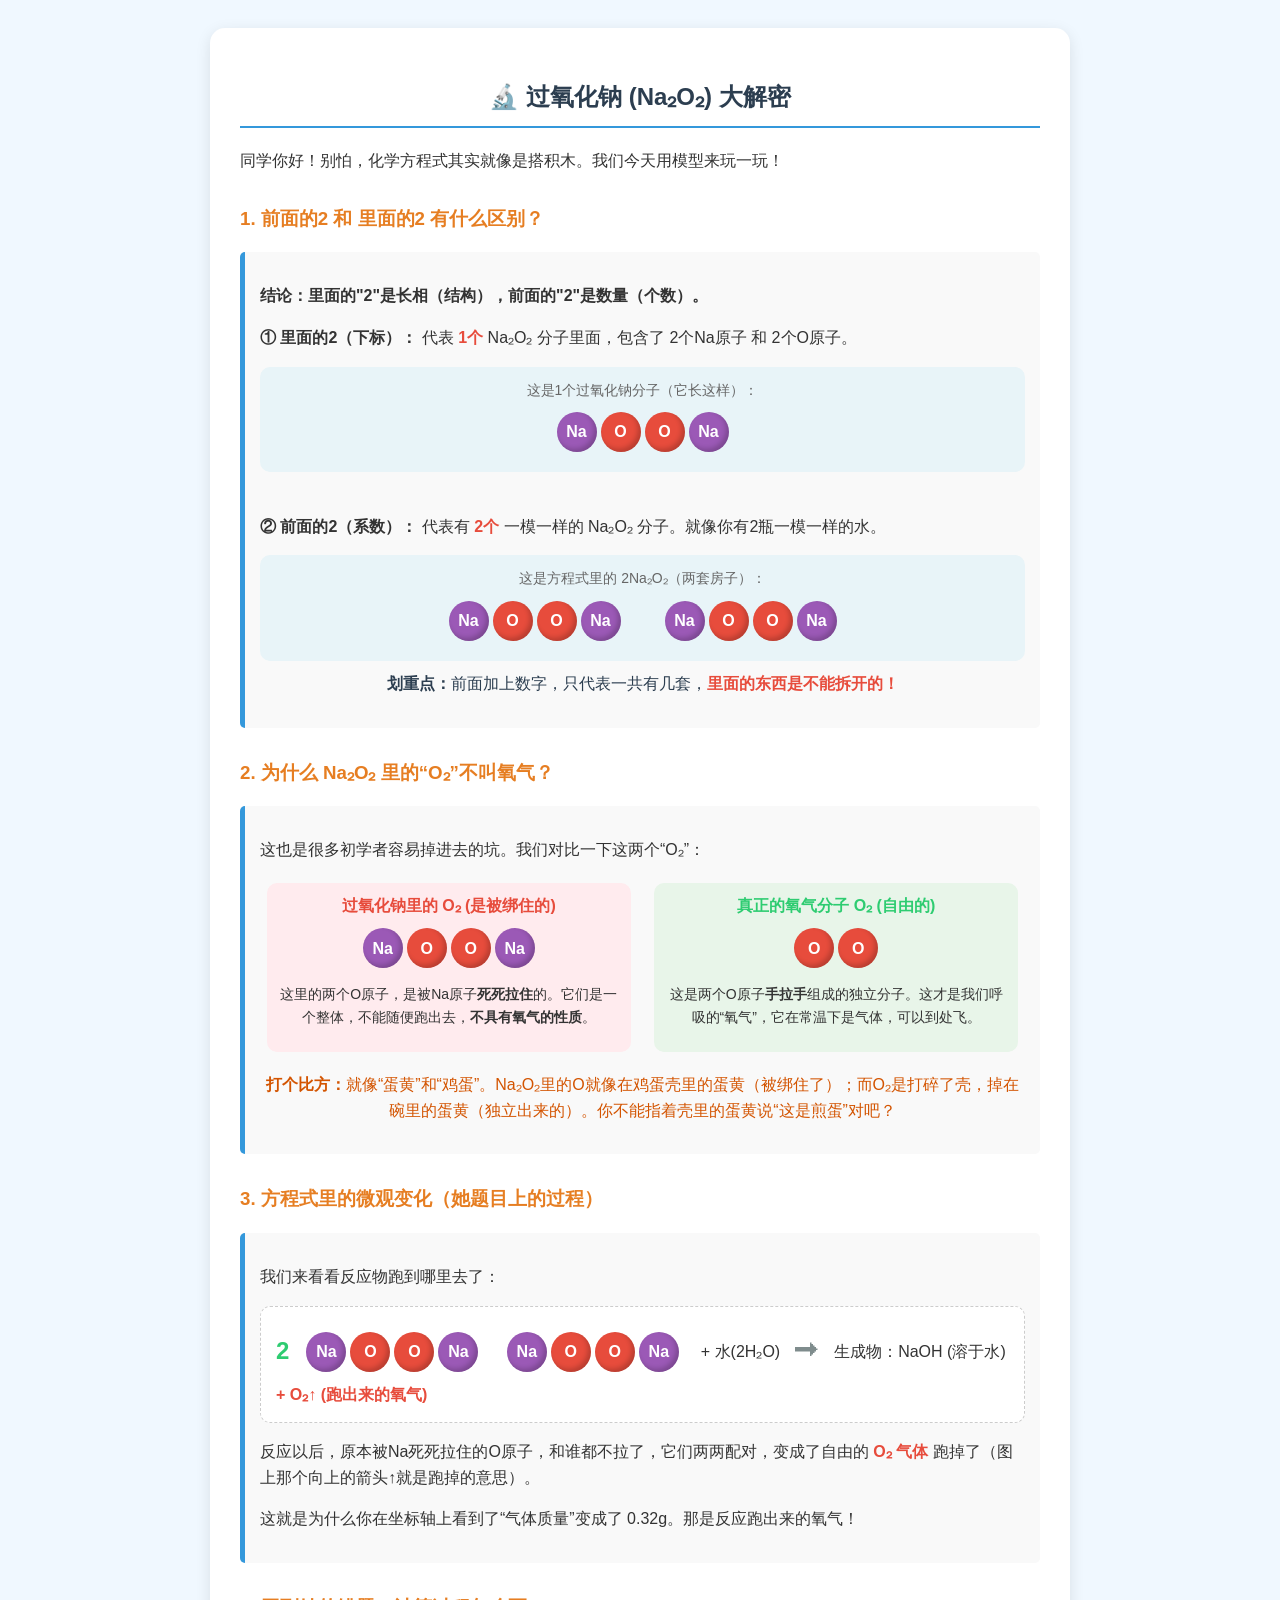
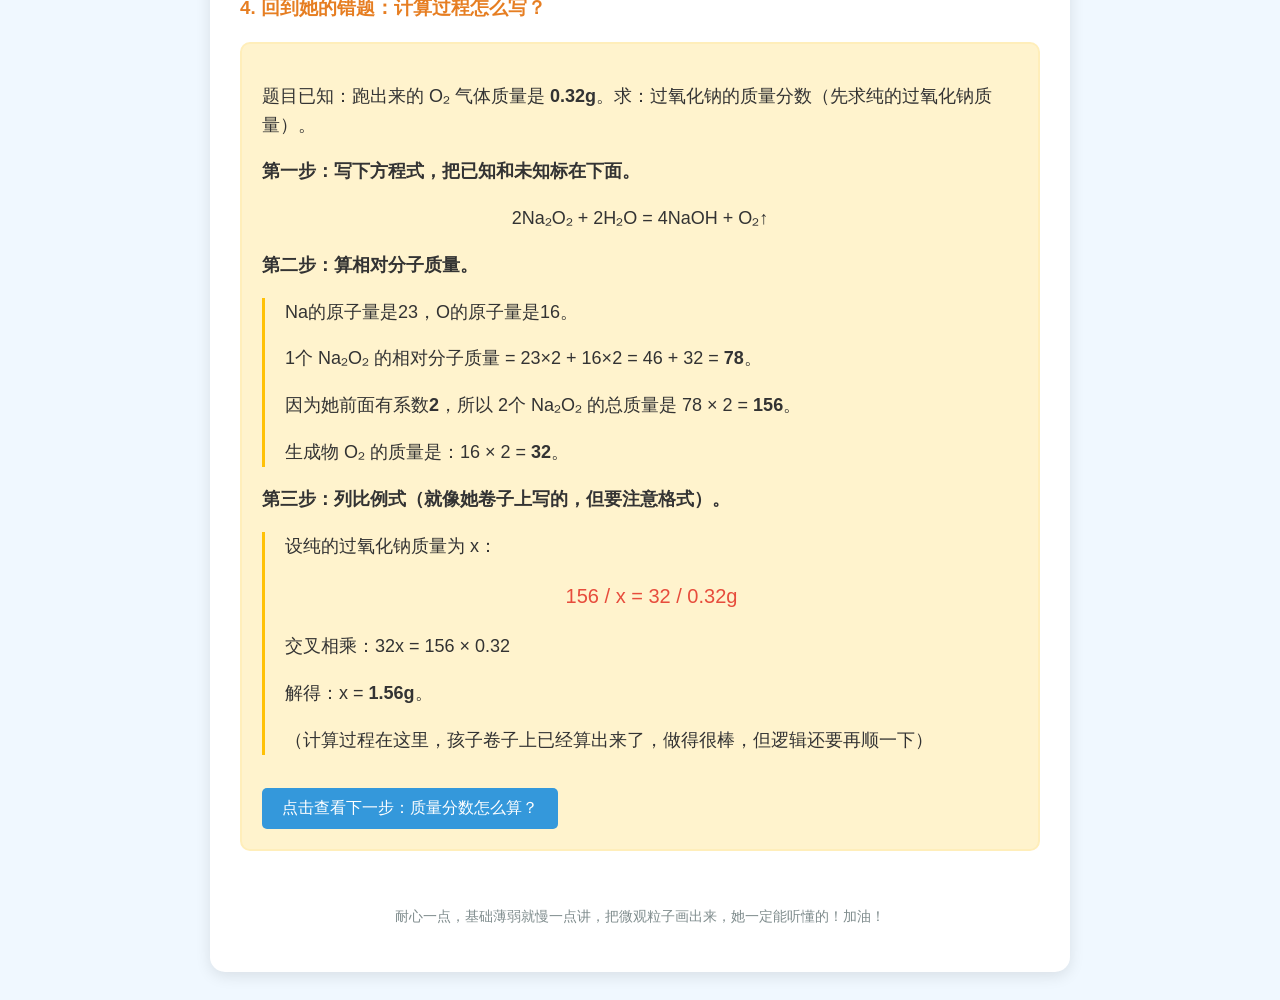
==== index.html @ aa11f1a8 "化学方程式大解密：Na2O2 微观模型讲解页" ====
<!DOCTYPE html>
<html lang="zh-CN">
<head>
    <meta charset="UTF-8">
    <meta name="viewport" content="width=device-width, initial-scale=1.0">
    <title>化学方程式大解密</title>
    <style>
        body {
            font-family: 'Microsoft YaHei', 'PingFang SC', sans-serif;
            background-color: #f0f8ff;
            color: #333;
            padding: 20px;
            line-height: 1.6;
        }
        .container {
            max-width: 800px;
            margin: 0 auto;
            background: white;
            padding: 30px;
            border-radius: 15px;
            box-shadow: 0 4px 15px rgba(0,0,0,0.1);
        }
        h2 {
            color: #2c3e50;
            text-align: center;
            border-bottom: 2px solid #3498db;
            padding-bottom: 10px;
        }
        h3 {
            color: #e67e22;
            margin-top: 30px;
        }
        .box {
            background: #f9f9f9;
            border-left: 5px solid #3498db;
            padding: 15px;
            margin: 15px 0;
            border-radius: 5px;
        }
        .highlight {
            color: #e74c3c;
            font-weight: bold;
        }

        /* 分子模型样式 */
        .molecule {
            display: inline-flex;
            align-items: center;
            margin: 10px;
            position: relative;
        }
        .atom {
            width: 40px;
            height: 40px;
            border-radius: 50%;
            display: flex;
            justify-content: center;
            align-items: center;
            font-weight: bold;
            color: white;
            margin: 0 2px;
            box-shadow: inset -3px -3px 5px rgba(0,0,0,0.2);
        }
        .na { background-color: #9b59b6; } /* 钠原子紫色 */
        .o { background-color: #e74c3c; }  /* 氧原子红色 */

        /* 反应过程 */
        .reaction-row {
            display: flex;
            align-items: center;
            flex-wrap: wrap;
            margin-bottom: 15px;
            background: #fff;
            padding: 15px;
            border: 1px dashed #ccc;
            border-radius: 10px;
        }
        .coefficient {
            font-size: 24px;
            color: #2ecc71;
            font-weight: bold;
            margin-right: 5px;
        }
        .arrow {
            font-size: 24px;
            color: #7f8c8d;
            margin: 0 15px;
        }

        /* 计算区 */
        .math-box {
            font-size: 18px;
            background: #fff3cd;
            padding: 20px;
            border-radius: 10px;
            border: 2px solid #ffeeba;
        }
        .calc-step {
            margin: 10px 0;
            padding-left: 20px;
            border-left: 3px solid #ffc107;
        }

        /* 互动按钮 */
        .btn {
            background: #3498db;
            color: white;
            border: none;
            padding: 10px 20px;
            font-size: 16px;
            border-radius: 5px;
            cursor: pointer;
            margin-top: 15px;
            transition: 0.3s;
        }
        .btn:hover { background: #2980b9; }
        .hidden { display: none; }
    </style>
</head>
<body>

<div class="container">
    <h2>🔬 过氧化钠 (Na₂O₂) 大解密</h2>
    <p>同学你好！别怕，化学方程式其实就像是搭积木。我们今天用模型来玩一玩！</p>

    <!-- 第一部分：为什么有这么多"2" -->
    <h3>1. 前面的2 和 里面的2 有什么区别？</h3>
    <div class="box">
        <p><strong>结论：里面的"2"是长相（结构），前面的"2"是数量（个数）。</strong></p>
        <p><strong>① 里面的2（下标）：</strong> 代表 <span class="highlight">1个</span> Na₂O₂ 分子里面，包含了 2个Na原子 和 2个O原子。</p>
        <div style="text-align: center; background: #e8f4f8; padding: 10px; border-radius: 10px;">
            <span style="font-size: 14px; color: #666;">这是1个过氧化钠分子（它长这样）：</span><br>
            <div class="molecule">
                <div class="atom na">Na</div>
                <div class="atom o">O</div>
                <div class="atom o">O</div>
                <div class="atom na">Na</div>
            </div>
        </div>

        <br>
        <p><strong>② 前面的2（系数）：</strong> 代表有 <span class="highlight">2个</span> 一模一样的 Na₂O₂ 分子。就像你有2瓶一模一样的水。</p>
        <div style="text-align: center; background: #e8f4f8; padding: 10px; border-radius: 10px;">
            <span style="font-size: 14px; color: #666;">这是方程式里的 2Na₂O₂（两套房子）：</span><br>
            <div style="display: flex; justify-content: center; gap: 20px; flex-wrap: wrap;">
                <div class="molecule">
                    <div class="atom na">Na</div><div class="atom o">O</div><div class="atom o">O</div><div class="atom na">Na</div>
                </div>
                <div class="molecule">
                    <div class="atom na">Na</div><div class="atom o">O</div><div class="atom o">O</div><div class="atom na">Na</div>
                </div>
            </div>
        </div>
        <p style="text-align:center; margin-top:10px; color:#2c3e50;"><strong>划重点：</strong>前面加上数字，只代表一共有几套，<span class="highlight">里面的东西是不能拆开的！</span></p>
    </div>

    <!-- 第二部分：为什么里面的O2不叫氧气 -->
    <h3>2. 为什么 Na₂O₂ 里的“O₂”不叫氧气？</h3>
    <div class="box">
        <p>这也是很多初学者容易掉进去的坑。我们对比一下这两个“O₂”：</p>

        <div style="display: flex; justify-content: space-around; margin-top: 20px; flex-wrap: wrap; gap: 10px;">
            <div style="text-align: center; width: 45%; min-width: 220px; background: #ffebee; padding: 10px; border-radius: 10px;">
                <strong style="color: #e74c3c;">过氧化钠里的 O₂ (是被绑住的)</strong><br>
                <div class="molecule" style="margin-top: 10px;">
                    <div class="atom na">Na</div><div class="atom o">O</div><div class="atom o">O</div><div class="atom na">Na</div>
                </div>
                <p style="font-size: 14px; margin-top: 5px;">这里的两个O原子，是被Na原子<strong>死死拉住</strong>的。它们是一个整体，不能随便跑出去，<strong>不具有氧气的性质</strong>。</p>
            </div>

            <div style="text-align: center; width: 45%; min-width: 220px; background: #e8f5e9; padding: 10px; border-radius: 10px;">
                <strong style="color: #2ecc71;">真正的氧气分子 O₂ (自由的)</strong><br>
                <div class="molecule" style="margin-top: 10px;">
                    <div class="atom o">O</div><div class="atom o">O</div>
                </div>
                <p style="font-size: 14px; margin-top: 5px;">这是两个O原子<strong>手拉手</strong>组成的独立分子。这才是我们呼吸的“氧气”，它在常温下是气体，可以到处飞。</p>
            </div>
        </div>

        <p style="margin-top: 20px; text-align: center; color: #d35400;"><strong>打个比方：</strong>就像“蛋黄”和“鸡蛋”。Na₂O₂里的O就像在鸡蛋壳里的蛋黄（被绑住了）；而O₂是打碎了壳，掉在碗里的蛋黄（独立出来的）。你不能指着壳里的蛋黄说“这是煎蛋”对吧？</p>
    </div>

    <!-- 第三部分：化学反应到底发生了什么 -->
    <h3>3. 方程式里的微观变化（她题目上的过程）</h3>
    <div class="box">
        <p>我们来看看反应物跑到哪里去了：</p>

        <div class="reaction-row">
            <span class="coefficient">2</span>
            <div>
                <div class="molecule">
                    <div class="atom na">Na</div><div class="atom o">O</div><div class="atom o">O</div><div class="atom na">Na</div>
                </div>
                <div class="molecule">
                    <div class="atom na">Na</div><div class="atom o">O</div><div class="atom o">O</div><div class="atom na">Na</div>
                </div>
            </div>
            <span style="margin-left: 10px;">+ 水(2H₂O)</span>

            <span class="arrow">➡</span>

            <span>生成物：NaOH (溶于水) </span>
            <span class="highlight"> + O₂↑ (跑出来的氧气)</span>
        </div>

        <p>反应以后，原本被Na死死拉住的O原子，和谁都不拉了，它们两两配对，变成了自由的 <span class="highlight">O₂ 气体</span> 跑掉了（图上那个向上的箭头↑就是跑掉的意思）。</p>
        <p>这就是为什么你在坐标轴上看到了“气体质量”变成了 0.32g。那是反应跑出来的氧气！</p>
    </div>

    <!-- 第四部分：回归题目，计算演示 -->
    <h3>4. 回到她的错题：计算过程怎么写？</h3>
    <div class="box math-box">
        <p>题目已知：跑出来的 O₂ 气体质量是 <strong>0.32g</strong>。求：过氧化钠的质量分数（先求纯的过氧化钠质量）。</p>
        <p><strong>第一步：写下方程式，把已知和未知标在下面。</strong></p>
        <p style="text-align: center; font-size: 18px;">
            2Na₂O₂ + 2H₂O = 4NaOH + O₂↑
        </p>
        <p><strong>第二步：算相对分子质量。</strong></p>
        <div class="calc-step">
            <p>Na的原子量是23，O的原子量是16。</p>
            <p>1个 Na₂O₂ 的相对分子质量 = 23×2 + 16×2 = 46 + 32 = <strong>78</strong>。</p>
            <p>因为她前面有系数<strong>2</strong>，所以 2个 Na₂O₂ 的总质量是 78 × 2 = <strong>156</strong>。</p>
            <p>生成物 O₂ 的质量是：16 × 2 = <strong>32</strong>。</p>
        </div>

        <p><strong>第三步：列比例式（就像她卷子上写的，但要注意格式）。</strong></p>
        <div class="calc-step">
            <p>设纯的过氧化钠质量为 x：</p>
            <p style="font-size: 20px; text-align: center; color: #e74c3c;">
                156 / x = 32 / 0.32g
            </p>
            <p>交叉相乘：32x = 156 × 0.32</p>
            <p>解得：x = <strong>1.56g</strong>。</p>
            <p>（计算过程在这里，孩子卷子上已经算出来了，做得很棒，但逻辑还要再顺一下）</p>
        </div>
        <button class="btn" onclick="showFraction()">点击查看下一步：质量分数怎么算？</button>

        <div id="fractionStep" class="hidden" style="margin-top: 15px; padding: 15px; background: #d4edda; border-radius: 5px;">
            <p><strong>第四步：求纯度（质量分数）。</strong></p>
            <p>纯的过氧化钠质量是 1.56g，样品总质量是 2g。</p>
            <p>质量分数 = (纯物质质量 / 样品总质量) × 100%</p>
            <p>= (1.56g / 2g) × 100% = <strong>78%</strong></p>
            <p>所以，这个样品的纯度是 78%。</p>
        </div>
    </div>

    <br>
    <p style="text-align: center; color: #7f8c8d; font-size: 14px;">耐心一点，基础薄弱就慢一点讲，把微观粒子画出来，她一定能听懂的！加油！</p>
</div>

<script>
    function showFraction() {
        var step = document.getElementById("fractionStep");
        if (step.classList.contains("hidden")) {
            step.classList.remove("hidden");
        } else {
            step.classList.add("hidden");
        }
    }
</script>

</body>
</html>
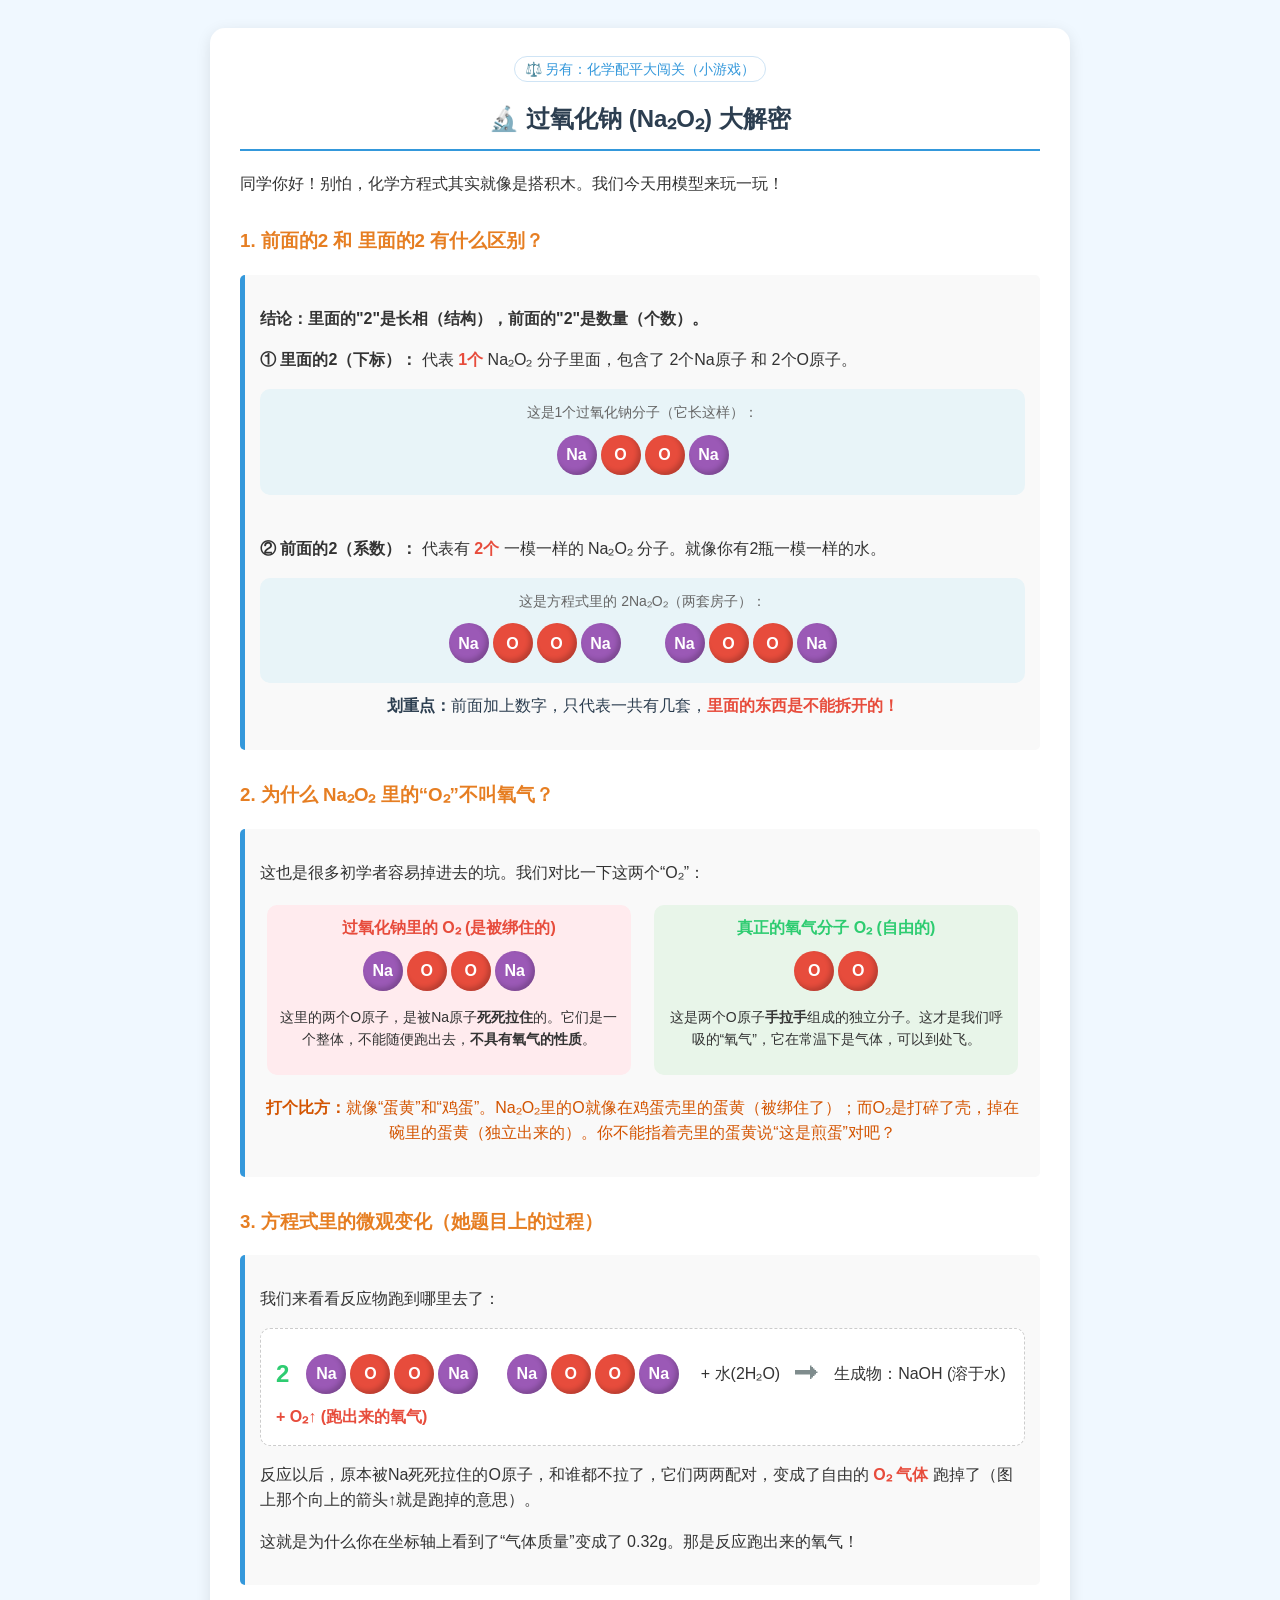
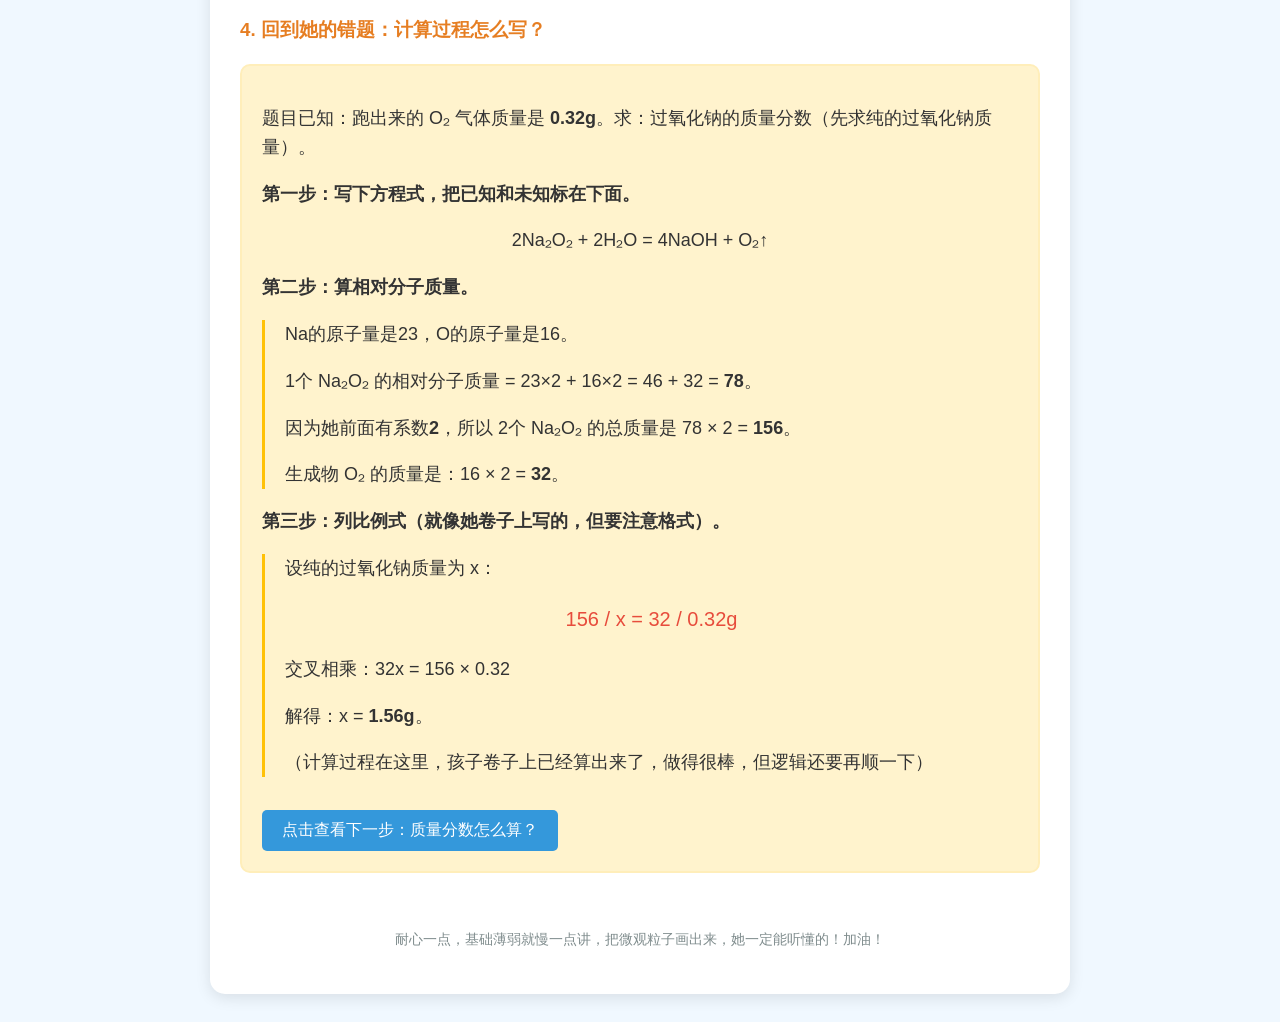
==== commit 79a0bbfc: "新增：化学配平大闯关（可交互配平练习页），两页互通导航" ====
--- a/index.html
+++ b/index.html
@@ -115,11 +115,28 @@
         }
         .btn:hover { background: #2980b9; }
         .hidden { display: none; }
+
+        /* 导航 */
+        .nav {
+            text-align: center;
+            margin-bottom: 16px;
+            font-size: 14px;
+        }
+        .nav a {
+            color: #3498db;
+            text-decoration: none;
+            padding: 4px 10px;
+            border: 1px solid #cfe4f5;
+            border-radius: 20px;
+        }
+        .nav a:hover { background: #eaf4fc; }
     </style>
 </head>
 <body>
 
 <div class="container">
+    <div class="nav"><a href="./peiping.html">⚖️ 另有：化学配平大闯关（小游戏）</a></div>
+
     <h2>🔬 过氧化钠 (Na₂O₂) 大解密</h2>
     <p>同学你好！别怕，化学方程式其实就像是搭积木。我们今天用模型来玩一玩！</p>
 
